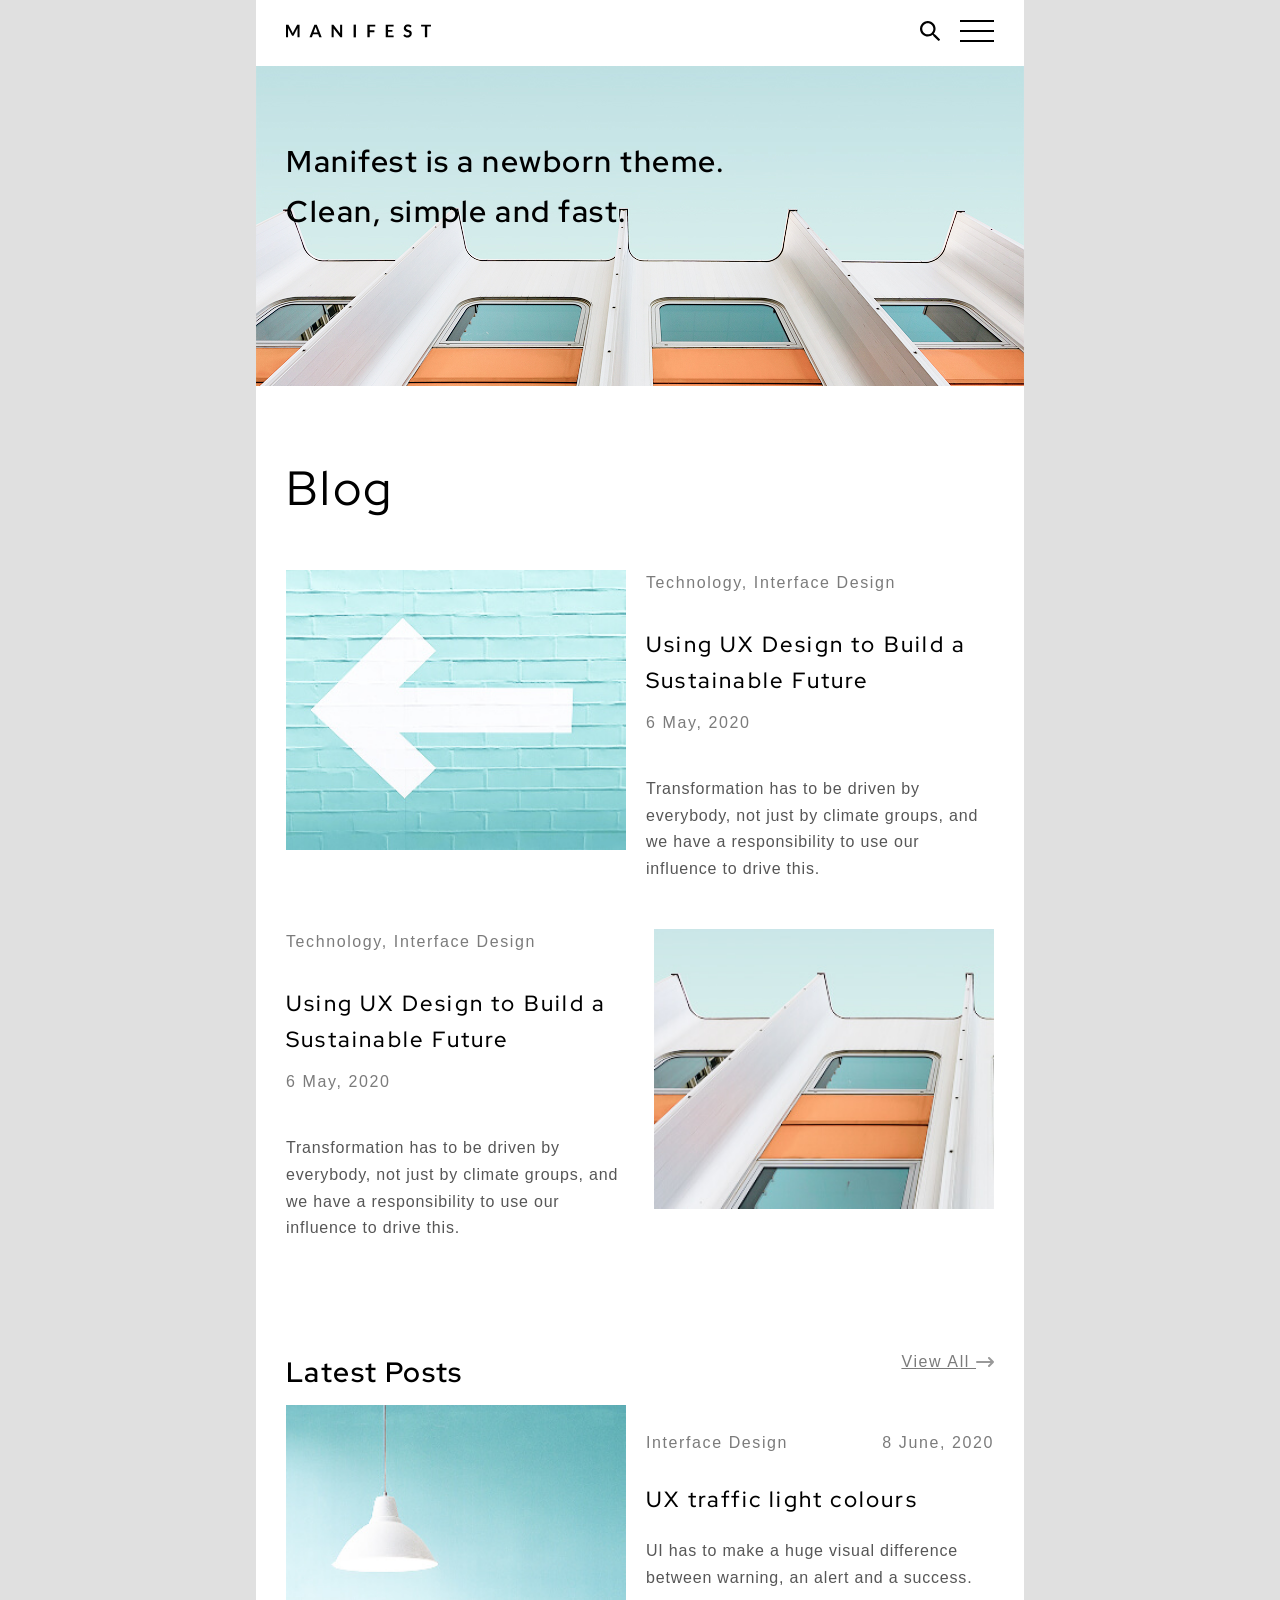
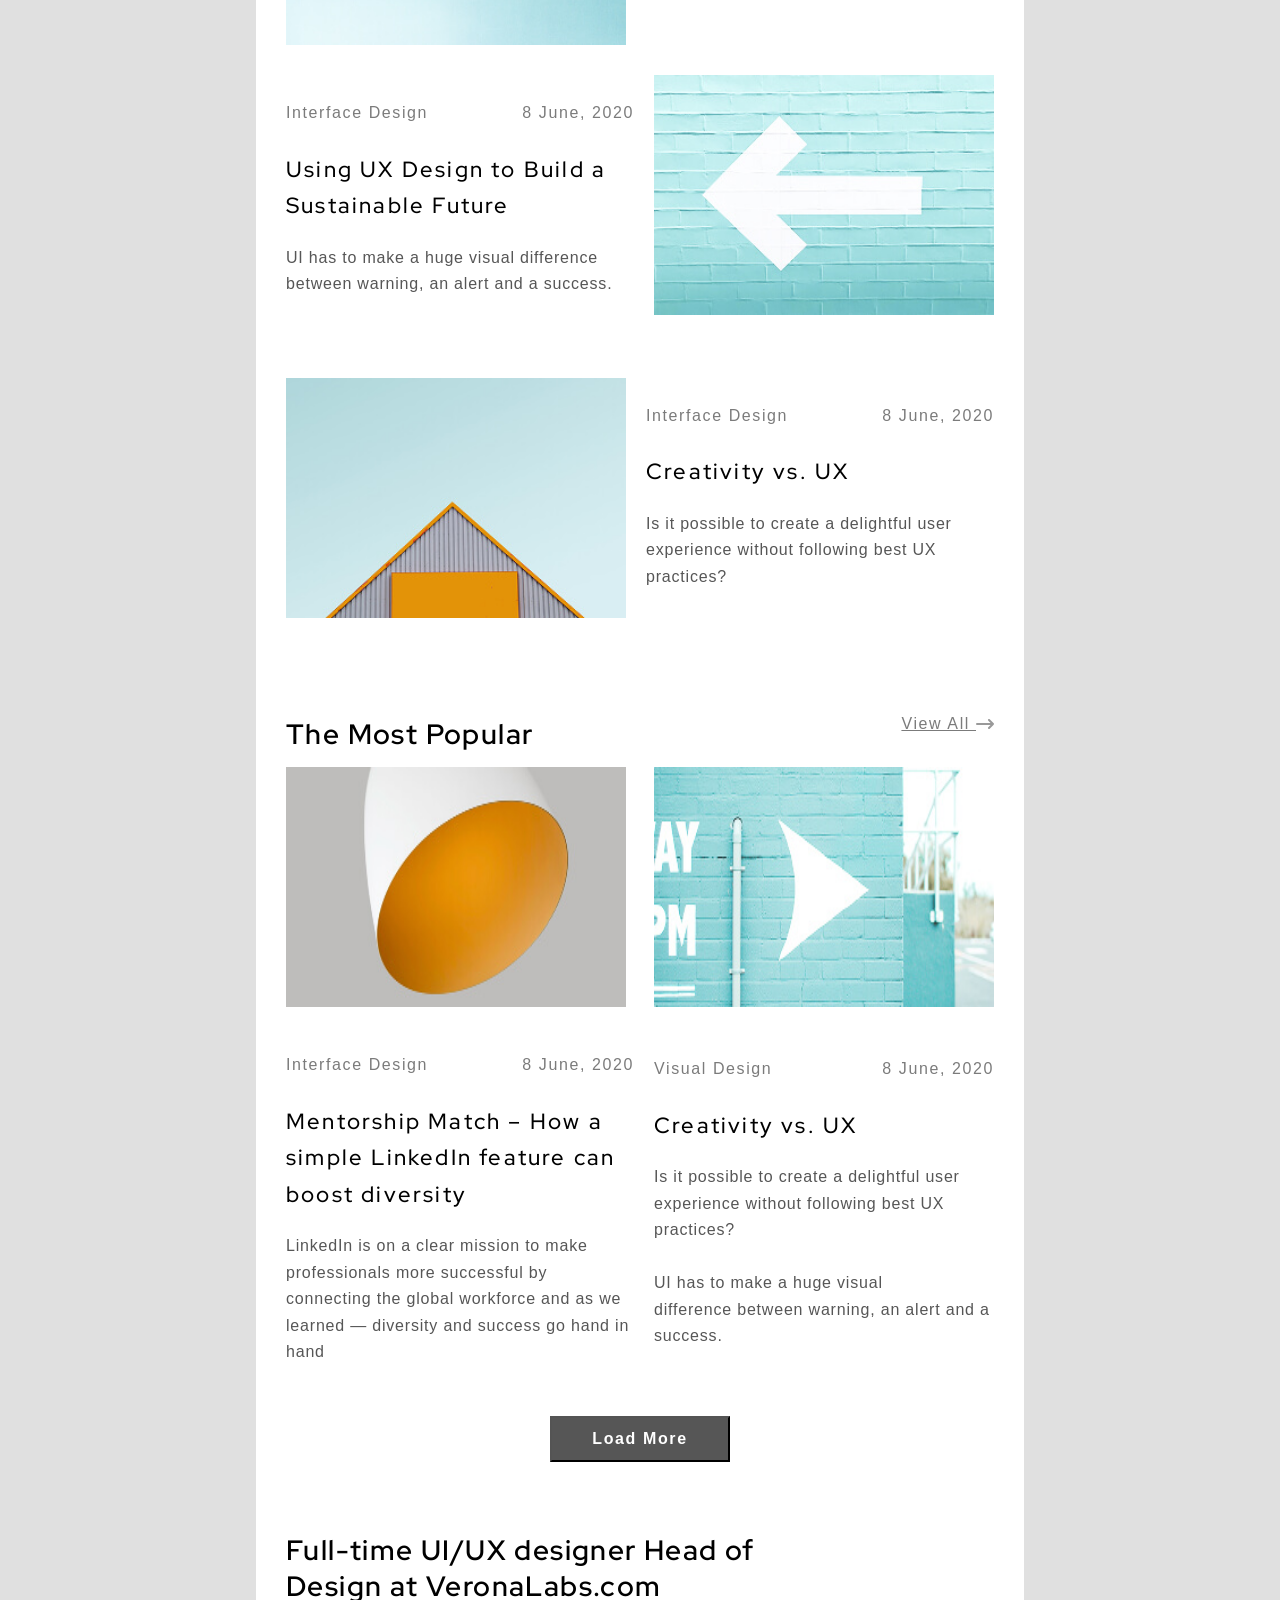
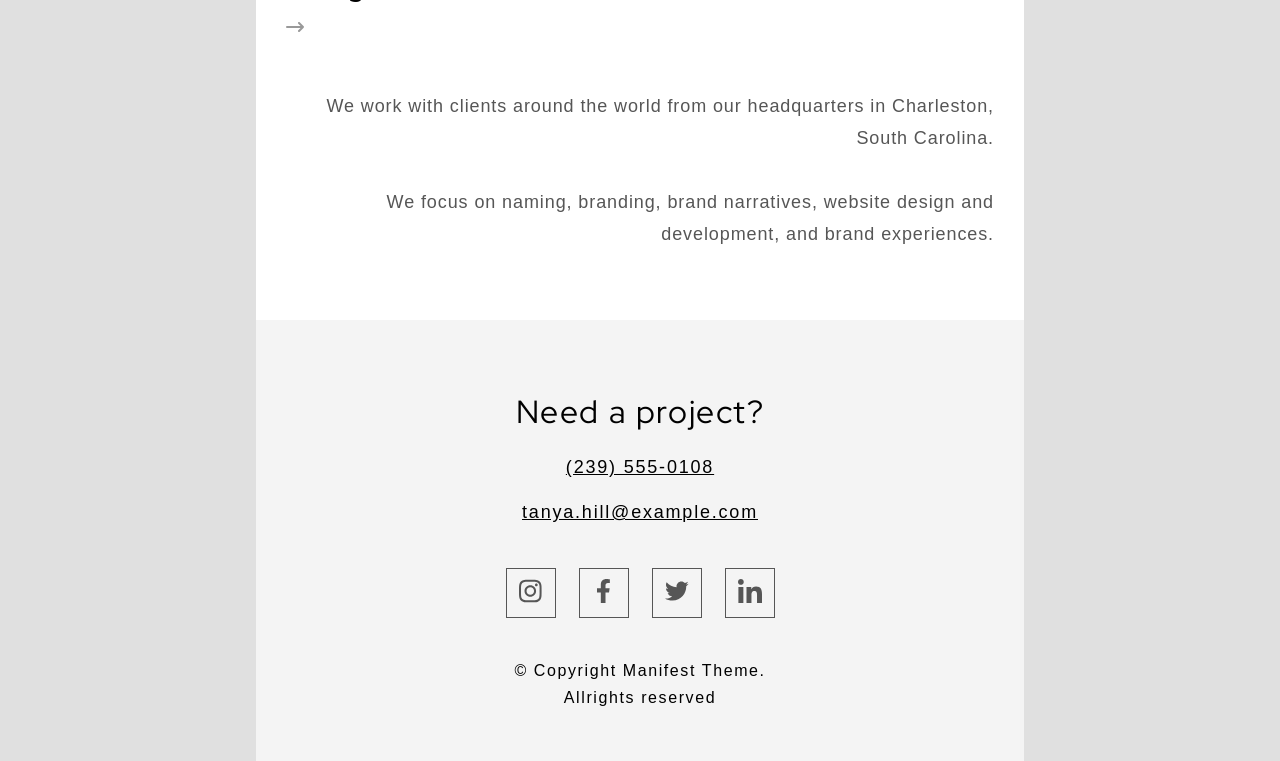
==== index.html @ b0e90e6f "Add index.html file with initial structure and content" ====
<!doctype html>
<html lang="en">
  <head>
    <meta charset="UTF-8" />
    <meta name="viewport" content="width=device-width, initial-scale=1.0" />
    <title>Manifest</title>
    <link rel="preconnect" href="https://fonts.googleapis.com">
<link rel="preconnect" href="https://fonts.gstatic.com" crossorigin>
<link href="https://fonts.googleapis.com/css2?family=Red+Hat+Display:ital,wght@0,300..900;1,300..900&display=swap" rel="stylesheet">
    <link rel="stylesheet" href="./style.css" />
  </head>
  <body>
    <header class="header">
      <a href="." class="logo"
        ><svg class="" width="145" height="14">
          <use href="./img/sprite.svg#icon-Logo"></use></svg
      ></a>
      <div class="icons">
        <div class="search-icon">
          <svg class="" width="20" height="20">
            <use href="./img/sprite.svg#icon-search"></use>
          </svg>
        </div>
        <div class="menu-icon">
          <svg class="" width="34" height="22">
            <use href="./img/sprite.svg#icon-hamburger1"></use>
          </svg>
        </div>
      </div>
    </header>
    <div class="container hero-section">
      <h1 class="hero-titel">
        Manifest is a newborn theme. Clean, simple and fast.
      </h1>
    </div>

    <div class="container blog-section">

      
      <article class="blog-post">
        <h2 class="page-title">Blog</h2>

<ul class="blog-list">
          <li class="blog-item first ">
         <div class="blog-item-first">
              <p class="post-categories">Technology, Interface Design</p>
      
              <h3 class="post-title">
                Using UX Design to Build a Sustainable Future
              </h3>
      
              <p class="post-date">6 May, 2020</p>
      
              <p class="post-excerpt">
                Transformation has to be driven by everybody, not just by climate
                groups, and we have a responsibility to use our influence to drive
                this.
              </p>
         </div>
    
            <div class="post-image">
              <img class="image" src="./img/320/image (1).jpg" alt="UX Design illustration" />
            </div>
          </li>
          <li class="blog-item">
           <div class="blog-item-first">
              <p class="post-categories">Technology, Interface Design</p>
      
              <h3 class="post-title">
                Using UX Design to Build a Sustainable Future
              </h3>
      
              <p class="post-date">6 May, 2020</p>
      
              <p class="post-excerpt">
                Transformation has to be driven by everybody, not just by climate
                groups, and we have a responsibility to use our influence to drive
                this.
              </p>
           </div>
    
            <div class="post-image">
              <img class="image" src="./img/320/image.jpg" alt="UX Design illustration" />
            </div>
          </li>
</ul>
      </article>
    </div>
 <div class="container posts-section">

  <section class=" latest-posts">
    
    <div class="section-header">
        <h2 class="section-title">Latest Posts</h2>
        <a href="." class="view-all">View All 
            <svg width="18" height="10" viewBox="0 0 18 10" fill="none" xmlns="http://www.w3.org/2000/svg">
                <path d="M13 1L17 5M17 5L13 9M17 5H1" stroke="#999" stroke-width="2" stroke-linecap="round" stroke-linejoin="round"/>
            </svg>
        </a>
    </div>

  
    <div class="posts-list">
        
        <article class="post-card">
            <img  src="./img/320/image-1 (1).jpg" alt="UX traffic light" class="post-image">
          <div>
              <div class="post-meta">
                  <span class="category">Interface Design</span>
                  <span class="date">8 June, 2020</span>
              </div>
              <h3 class="post-card-title">UX traffic light colours</h3>
              <p class="post-card-excerpt">UI has to make a huge visual difference between warning, an alert and a success.</p>
          </div>
        </article>

        
        <article class="post-card first">
            <img src="./img/320/image-2 (1).jpg" alt="Sustainable Future" class="post-image">
           <div>
              <div class="post-meta">
                  <span class="category">Interface Design</span>
                  <span class="date">8 June, 2020</span>
              </div>
              <h3 class="post-card-title">Using UX Design to Build a Sustainable Future</h3>
              <p class="post-card-excerpt">UI has to make a huge visual difference between warning, an alert and a success.</p>
           </div>
        </article>

        <article class="post-card">
            <img src="./img/320/image-1.jpg" alt="Creativity vs UX" class="post-image">
            <div>
              <div class="post-meta">
                  <span class="category">Interface Design</span>
                  <span class="date">8 June, 2020</span>
              </div>
              <h3 class="post-card-title">Creativity vs. UX</h3>
              <p class="post-card-excerpt">Is it possible to create a delightful user experience without following best UX practices?</p>
            </div>
        </article>

    </div>
</section>
 </div>

<div class="container">
   <section class=" popular-posts">
    
      <div class="section-header">
          <h2 class="section-title">The Most Popular</h2>
          <a href="." class="view-all">View All 
              <svg width="18" height="10" viewBox="0 0 18 10" fill="none" xmlns="http://www.w3.org/2000/svg">
                  <path d="M13 1L17 5M17 5L13 9M17 5H1" stroke="#999" stroke-width="2" stroke-linecap="round" stroke-linejoin="round"/>
              </svg>
          </a>
      </div>
  
      <div class="posts-list-pop">
         
          <article class="post-card second">
              <img src="./img/320/image-2.jpg" alt="Mentorship Match" class="post-image pop">
             <div>
                <div class="post-meta">
                    <span class="category">Interface Design</span>
                    <span class="date">8 June, 2020</span>
                </div>
                <h3 class="post-card-title">Mentorship Match – How a simple LinkedIn feature can boost diversity</h3>
                <p class="post-card-excerpt">LinkedIn is on a clear mission to make professionals more successful by connecting the global workforce and as we learned — diversity and success go hand in hand</p>
             </div>
          </article>
  
          
          <article class="post-card second">
              <div class="video-container">
                  <img src="./img/320/Image-3.jpg" alt="Creativity vs UX" class="post-image pop">
                  
                  
              </div>

            <div>
                <div class="post-meta">
                    <span class="category">Visual Design</span>
                    <span class="date">8 June, 2020</span>
                </div>
                <h3 class="post-card-title">Creativity vs. UX</h3>
                <p class="post-card-excerpt">Is it possible to create a delightful user experience without following best UX practices? <br>
                  <br> UI has to make a huge visual <br> difference between warning, an alert and a success.</p>
            </div>
          </article>
     
  </div>
     
      <button class="load-more-btn">Load More</button>
  </section>
</div>

<div class="container section-time">

 

<div >
          <h2 class="section-title">Full-time UI/UX designer
Head of Design at VeronaLabs.com</h2>
          <a href="." class="view-all"> 
              <svg width="18" height="10" viewBox="0 0 18 10" fill="none" xmlns="http://www.w3.org/2000/svg">
                  <path d="M13 1L17 5M17 5L13 9M17 5H1" stroke="#999" stroke-width="2" stroke-linecap="round" stroke-linejoin="round"/>
              </svg>
          </a>
          
      </div>
       <p class="post-card-time">We work with clients around the world from our headquarters in Charleston, South Carolina. <br>
        <br>
We focus on naming, branding, brand narratives, website design and development, and brand experiences.</p>
      

</div>

<footer class="footer container">
  <div class="footer-one">
      <div class="footer-one-title">
        <h2 class="footer-title">Need a project?</h2>
        
        <div class="footer-contacts">
            <a href="tel:2395550108" class="contact-link">(239) 555-0108</a>
            <a href="mailto:tanya.hill@example.com" class="contact-link">tanya.hill@example.com</a>
        </div>
      </div>
  
     
      <div class="social-icons">
          <div class="box">
            <a href="." class="social-box">  <svg class="" width="24" height="24">
                          <use href="./img/sprite.svg#icon-i"></use>
                        </svg></a>
          </div>
          <div class="box">
            <a href="." class="social-box"><svg class="" width="24" height="24">
                          <use href="./img/sprite.svg#icon-f"></use>
                        </svg></a>
          </div>
        <div class="box">
            <a href="." class="social-box active"><svg class="" width="30" height="24">
                          <use href="./img/sprite.svg#icon-t"></use>
                        </svg></a>
        </div>
          <div class="box">
            <a href="." class="social-box"> <svg class="" width="24" height="24">
                          <use href="./img/sprite.svg#icon-l"></use>
                        </svg></a>
          </div>
      </div>
  </div>

    <p class="copyright">
        © Copyright Manifest Theme.<br>
        Allrights reserved
    </p>
</footer>



   
  </body>
</html>
---- style.css ----
* {
    margin: 0;
    padding: 0;
    box-sizing: border-box;
}
 
*,
*::before,
*::after {
  box-sizing: border-box;
  list-style: none;
}

 body {  
  padding: 0;  
  margin: 0;
 background-color: #e0e0e0;
}
 .header{
   display: flex;
  width: 100%;       
    max-width: 320px;
  width: 100%;
  margin: 0 auto;
  position: relative;
  justify-content: space-between;
  background: #fff;
  align-items: center;
   padding: 20px;
 }
 .container{
  display: flex;
  width: 100%;      
    max-width: 320px;
  width: 100%;
  margin: 0 auto;
  padding: 70px 10px 0 10px;
    background: #fff;
 }

 .icons{
  display: flex;
  gap: 20px;
   align-items: center;

 }
.hero-section{
height: 500px;
  background-image: url(./img/320/bg-image.jpg);
   background-size: cover; 
background-position: center;
background-repeat: no-repeat; 

  
 
   

}
 .hero-titel{
  font-family: "Red Hat Display", 
  sans-serif;
font-weight: 600;
font-size: 30px;


line-height: 1.66667;
letter-spacing: 0.05em;
color: #000;

 }
 .page-title{
  font-family: "Red Hat Display", sans-serif;
font-weight: 400;
font-size: 48px;


line-height: 1.33333;
letter-spacing: 0.05em;
color: #000;
padding-bottom: 50px;
text-align: center;
 }

 .post-categories{
  font-family: "Lato", sans-serif;
font-weight: 400;
font-size: 16px;

 
line-height: 1.66;
letter-spacing: 0.1em;
color: #7b7b7b;
padding-bottom: 30px;
 }
 .post-title{
  font-family: "Red Hat Display", sans-serif;
font-weight: 500;
font-size: 22px;


line-height: 1.66;
letter-spacing: 0.1em;
color: #000;
padding-bottom: 10px;
 }

 .post-date{
  font-family: "Lato", sans-serif;
font-weight: 400;
font-size: 16px;


line-height: 1.66;
letter-spacing: 0.1em;
color: #7b7b7b;
padding-bottom: 40px;
 }

 .post-excerpt{
  font-family: "Lato", sans-serif;
font-weight: 400;
font-size: 16px;


line-height: 1.66;
letter-spacing: 0.05em;
color: #565656;
padding-bottom: 37px;
 }

 
 .blog-list{
  display: flex;
  flex-direction: column;
  gap: 50px;
 }
 .section-title{
  font-family: "Red Hat Display", sans-serif;
font-weight: 600;
font-size: 28px;


line-height: 1.28571;
letter-spacing: 0.05em;
text-align: center;
color: #000;
text-align: start;
padding-bottom: 10px;
 }

 .view-all{
  display: block;
font-family: "Lato", sans-serif;
font-weight: 400;
font-size: 16px;

 
line-height: 1.66;
letter-spacing: 0.1em;
color: #7b7b7b;
padding-bottom: 30px;

 }

 .post-meta{
  display: flex;
  justify-content: space-between;
  padding: 25px 0;
  font-family: "Lato", sans-serif;
font-weight: 400;
font-size: 16px;


line-height: 1.66;
letter-spacing: 0.1em;
color: #7b7b7b;
 }
 .post-card-title{
font-family: "Red Hat Display", sans-serif;
font-weight: 500;
font-size: 22px;


line-height: 1.66;
letter-spacing: 0.1em;
color: #000;
padding-bottom: 20px;
 }

 .post-card-excerpt{
  font-family: "Lato", sans-serif;
font-weight: 400;
font-size: 16px;


line-height: 1.66;
letter-spacing: 0.05em;
color: #565656;
padding-bottom: 50px;
 }

 .load-more-btn{
  display: flex;
  margin: 0 auto;

  font-family: "Lato", sans-serif;
font-weight: 700;
font-size: 16px;


line-height: 1.66;
letter-spacing: 0.1em;
color: #fff;

width: 180px;
height: 46px;

background: #565656;

align-items: center;
justify-content: center;
 }

 .section-time{
  display: flex;
  flex-direction: column;
 gap: 20px;
 }
 .post-card-time{
  font-family: "Lato", sans-serif;
font-weight: 400;
font-size: 18px;


line-height: 1.77778;
letter-spacing: 0.05em;
color: #565656;
padding-bottom: 70px;
 }
 .footer{
 position: relative;
  flex-direction: column;
  background: #f4f4f4;
 }

 .footer-title{

  font-family: "Red Hat Display", sans-serif;
font-weight: 400;
font-size: 32px;
letter-spacing: 0.05em;
color: #000;
text-align: center;
padding-bottom: 20px;

 }
 .footer-contacts{
  display: flex;
  flex-direction: column;
  gap: 15px;
 
  text-align: center;
font-family: "Lato", sans-serif;
font-weight: 400;
font-size: 18px;


line-height: 1.66;
letter-spacing: 0.1em;

color: #000;
padding-bottom: 40px;
 }

 .contact-link{
 color: #000;
 }

 .copyright{
  font-family: "Lato", sans-serif;
font-weight: 400;
font-size: 16px;

 
line-height: 1.66;
letter-spacing: 0.1em;
text-align: center;
color: #000;
padding-bottom: 50px;
 }
 .social-icons{
  display: flex;
  gap: 23px;
  margin: 0 auto;
  padding-bottom: 40px;
 }
.social-icons{
  display: flex;
 justify-content: center;
}
 .box{
  display: flex;
width: 50px;
height: 50px;

border: 1px solid #565656;
justify-content: center;
align-items: center;

fill: #565656;

   
 }

 .box:hover{
  background-color: #565656;
  fill: #fff;
 }


 @media screen and (min-width: 768px) {

.header{
 max-width: 768px;
    padding: 20px 30px;
 }
 .container{
  
  max-width:768px;
   padding: 70px 30px 0 30px;
 
 }

  .hero-titel{
width: 500px;

 }


.hero-section{
height: 320px;
  background-image: url(./img/320/bg-image\ \(1\).jpg);


}

 .page-title{

text-align: start;
 }
 .blog-item{
  display: flex;
  gap: 20px;
 }
 .first{
flex-direction: row-reverse;
 }
 .image{
  width: 340px;
  height: 280px;
  
 }
  .blog-list{
  display: flex;
  flex-direction: column;
  gap: 10px;
 }
.section-header{
  display: flex;
  flex-direction: row;
  justify-content: space-between;
 align-items: center;

}
.post-card{
  display: flex;
  gap: 20px;
}
.posts-list{
  display: flex;
  flex-direction: column;
  gap: 30px;
}

.post-image{
  width: 340px;
  height: 240px;
}
.posts-list-pop{
  display: flex;
  gap: 20px;
}
.second{
  display: flex;
  flex-direction: column;
}

.section-title{
  width: 500px;
}
.post-card-time{

  
   text-align: end;
}

}

 @media screen and (min-width: 1440px) {

.header{
max-width: 1440px;
width: 100%;
min-width: auto;
 margin: 0 auto;
    padding: 40px 130px;
 }
 .container{
 max-width: 1440px;
width: 100%;
min-width: auto;
 margin: 0 auto;
   padding: 70px 130px 0 130px;
 
 }

  .hero-titel{
width: 500px;

 }

 .hero-section{
height: 600px;
  background-image: url(./img/320/bg-image\ \(2\).jpg);


}
.blog-list{
  display: flex;
  flex-direction: column;
  gap: 50px;
}

.blog-item{
    display: flex;
        flex-direction: row;    
        align-items: center;
    justify-content: space-between;
        gap: 30px;
        width: 100%;
}

.blog-item.first {
        flex-direction: row-reverse; 
    }

   .blog-item-first {
      
        width: calc(50% - 15px); 
        height: auto;
        text-align: left;
        display: flex;
        flex-direction: column;
        justify-content: center;
    }

  .post-image {
        width: calc(50% - 15px); 
        height: 470px;
    }
   .image {
        width: 100%; 
        height: 100% ;
        object-fit: cover; 
    }


.posts-list{
  display: flex;
  flex-direction: row;
  gap: 30px;

}

.post-card{
  display: flex;
  flex-direction: column;
  gap: 20px;
  width: calc((100% - 60px) / 3);
}

.post-image{
  width: 370px;
  height: 260px;
}

.second{
   width: calc((100% - 30px) / 2);
}

.pop{
  width: 570px;
  height: 260px;
}

.section-time{
  flex-direction: row;
  gap: 230px;
}

.footer-one{
  display: flex;
  align-items: center;
  justify-content: space-between;
}
.footer-one-title{
  display: flex;
  flex-direction: column;
 
}
.footer-contacts{
  align-items: start;
}
.social-icons{
  margin: 0;
  
}

}
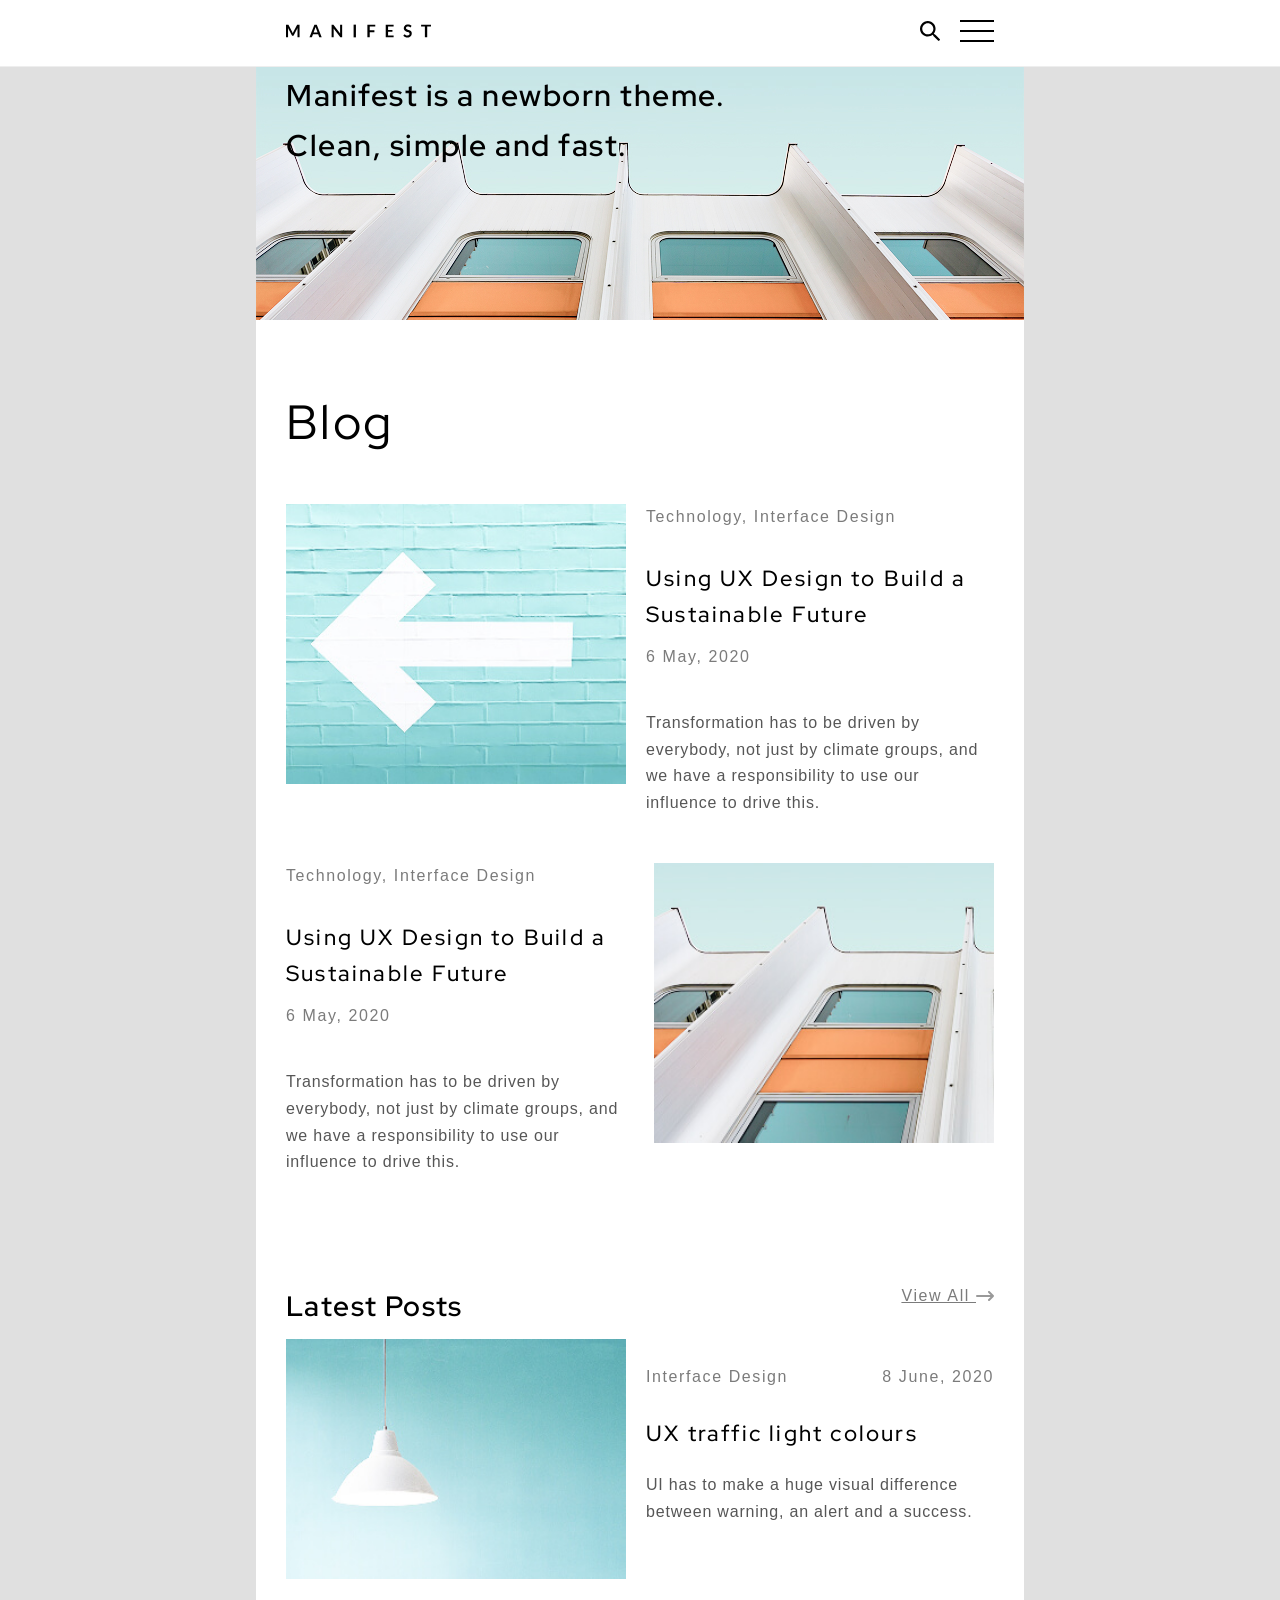
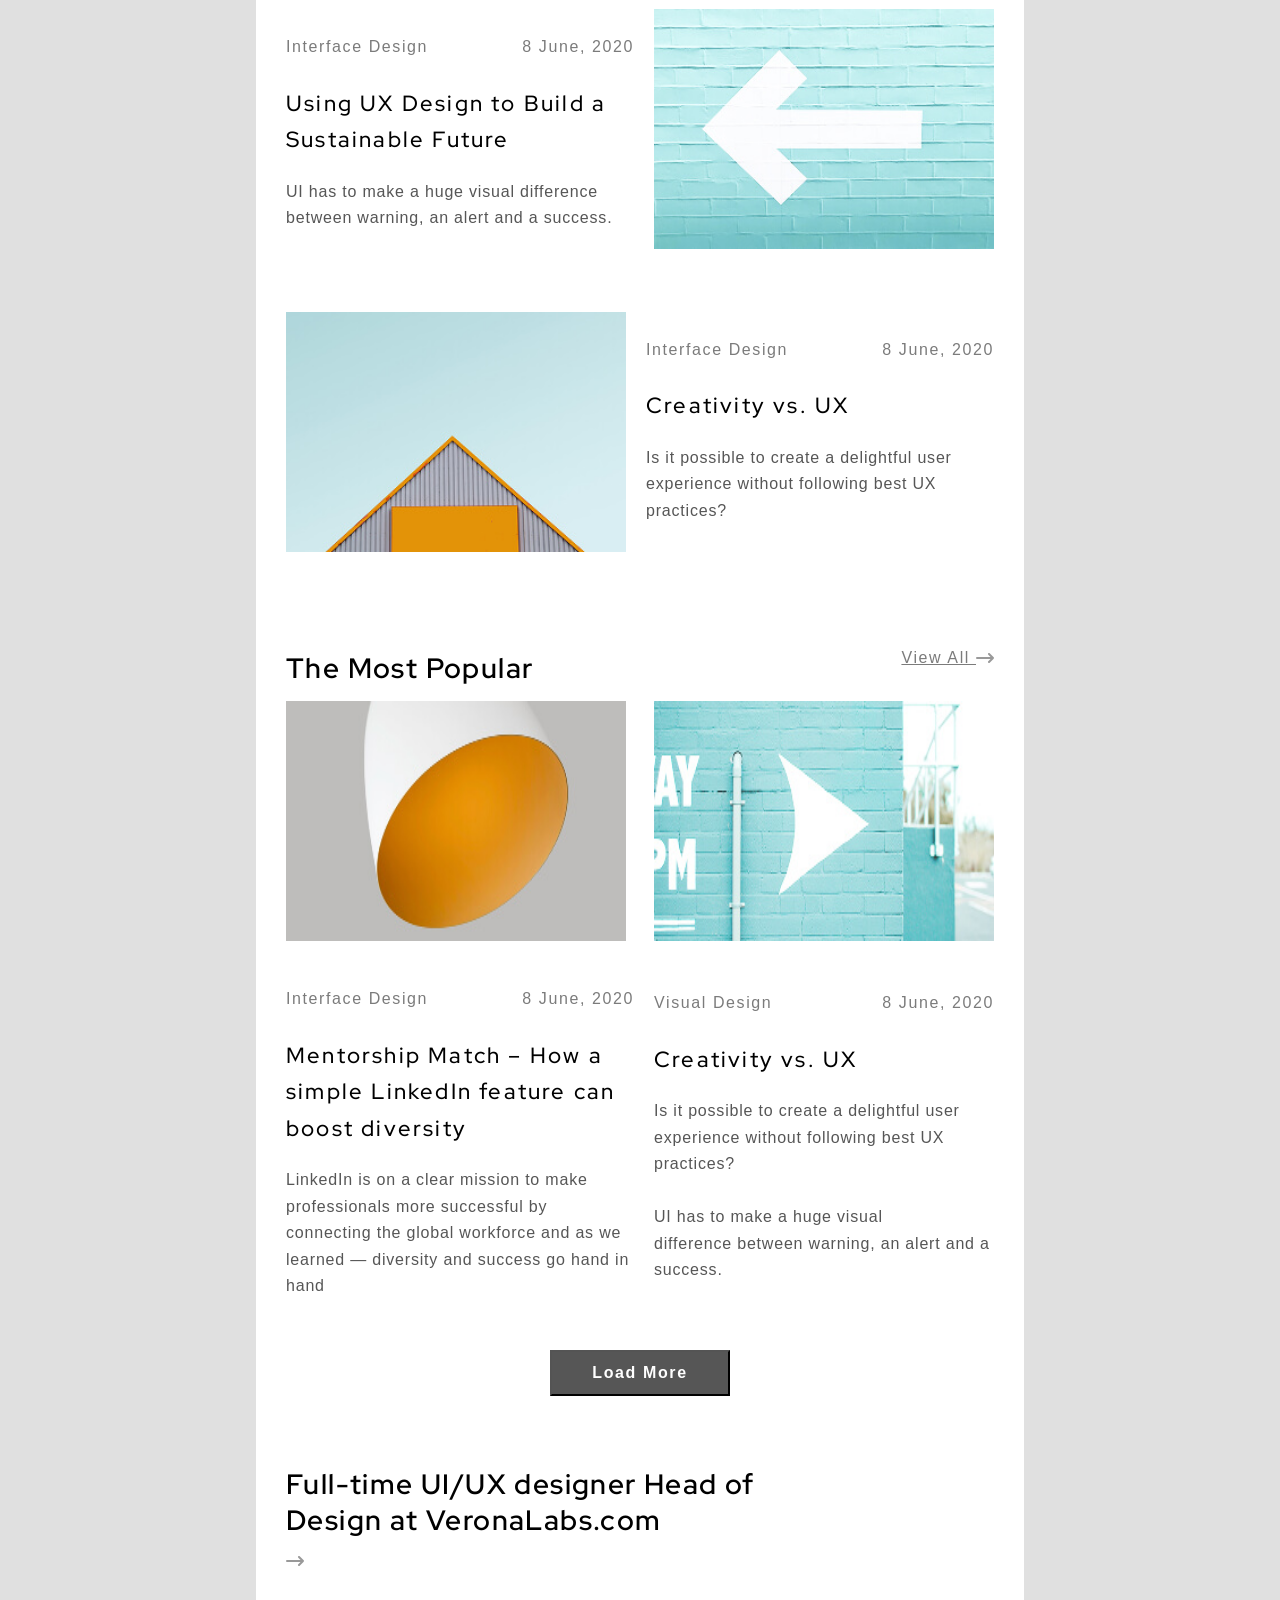
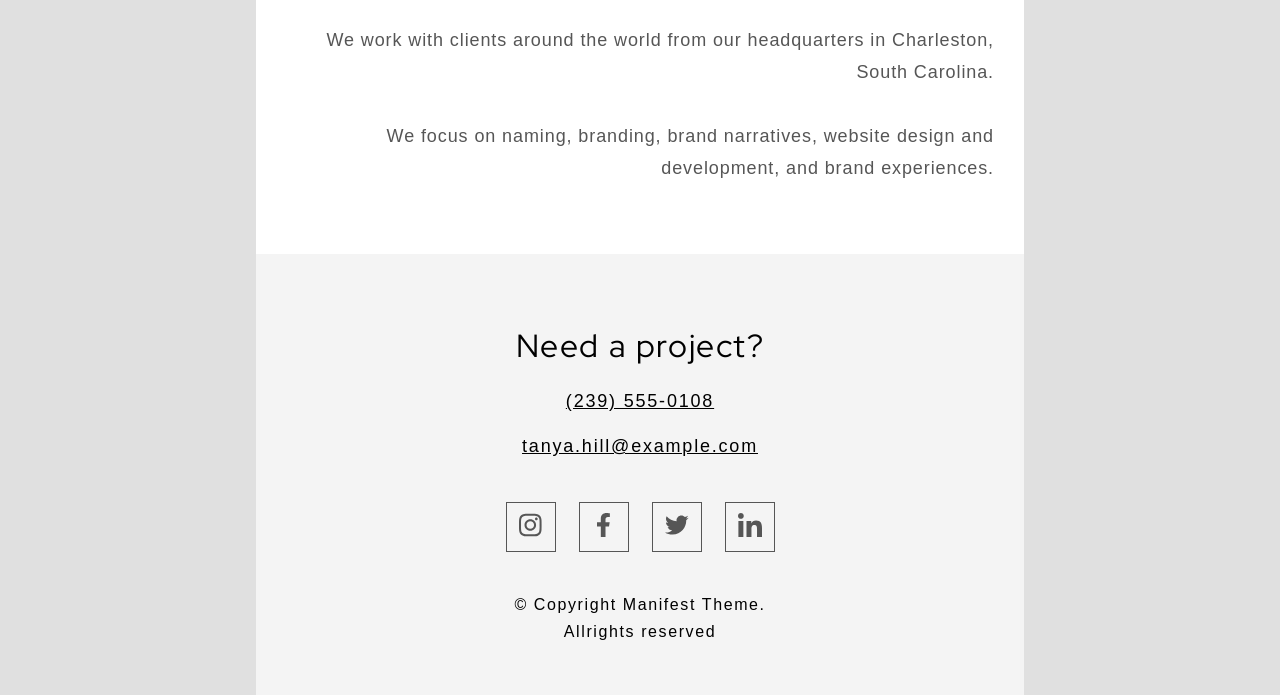
==== commit 2d646875: "Refactor header structure and styles for improved navigation and layout" ====
--- a/index.html
+++ b/index.html
@@ -11,30 +11,48 @@
   </head>
   <body>
     <header class="header">
-      <a href="." class="logo"
-        ><svg class="" width="145" height="14">
-          <use href="./img/sprite.svg#icon-Logo"></use></svg
-      ></a>
-      <div class="icons">
-        <div class="search-icon">
-          <svg class="" width="20" height="20">
-            <use href="./img/sprite.svg#icon-search"></use>
-          </svg>
+     <div class="header-container">
+        <a href="." class="logo"
+          ><svg class="" width="145" height="14">
+            <use href="./img/sprite.svg#icon-Logo"></use></svg
+        ></a>
+  
+   <nav class="main-nav">
+        <ul class="nav-list">
+          <li><a href="#Home">Home</a></li>
+          <li><a href="#About">About</a></li>
+          <li><a href="#Works">Works</a></li>
+          <li><a href="#Blog">Blog</a></li>
+          <li><a href="#Contact">Contact</a></li>
+  
+  
+        </ul>
+      </nav>
+  
+        <div class="icons">
+          <div class="search-icon">
+            <svg class="" width="20" height="20">
+              <use href="./img/sprite.svg#icon-search"></use>
+            </svg>
+          </div>
+          <div class="menu-icon">
+            <svg class="" width="34" height="22">
+              <use href="./img/sprite.svg#icon-hamburger1"></use>
+            </svg>
+          </div>
         </div>
-        <div class="menu-icon">
-          <svg class="" width="34" height="22">
-            <use href="./img/sprite.svg#icon-hamburger1"></use>
-          </svg>
-        </div>
-      </div>
+     </div>
+
     </header>
-    <div class="container hero-section">
+
+
+    <div class="container hero-section" id="Home">
       <h1 class="hero-titel">
         Manifest is a newborn theme. Clean, simple and fast.
       </h1>
     </div>
 
-    <div class="container blog-section">
+    <div class="container blog-section" id="Blog">
 
       
       <article class="blog-post">
@@ -88,7 +106,7 @@
     </div>
  <div class="container posts-section">
 
-  <section class=" latest-posts">
+  <section class=" latest-posts" id="Works">
     
     <div class="section-header">
         <h2 class="section-title">Latest Posts</h2>
@@ -144,7 +162,7 @@
  </div>
 
 <div class="container">
-   <section class=" popular-posts">
+   <section class=" popular-posts"  id="About">
     
       <div class="section-header">
           <h2 class="section-title">The Most Popular</h2>
@@ -194,7 +212,7 @@
   </section>
 </div>
 
-<div class="container section-time">
+<div class="container section-time" >
 
  
 
@@ -215,7 +233,7 @@
 
 </div>
 
-<footer class="footer container">
+<footer class="footer container" id="Contact">
   <div class="footer-one">
       <div class="footer-one-title">
         <h2 class="footer-title">Need a project?</h2>
--- a/style.css
+++ b/style.css
@@ -17,18 +17,30 @@
   margin: 0;
  background-color: #e0e0e0;
 }
- .header{
-   display: flex;
-  width: 100%;       
-    max-width: 320px;
+
+
+ .header {
   width: 100%;
+  background: #fff;
+  border-bottom: 1px solid #eee; 
+  position: fixed; 
+  top: 0;
+  z-index: 1000;
+}
+
+.header-container {
+  display: flex;
+  justify-content: space-between;
+  align-items: center;
+  max-width: 320px; 
   margin: 0 auto;
-  position: relative;
-  justify-content: space-between;
-  background: #fff;
-  align-items: center;
-   padding: 20px;
- }
+  padding: 15px 20px;
+}
+
+.main-nav {
+  display: none;
+}
+
  .container{
   display: flex;
   width: 100%;      
@@ -51,11 +63,8 @@
    background-size: cover; 
 background-position: center;
 background-repeat: no-repeat; 
-
-  
- 
-   
-
+  padding-top: 60px;
+  
 }
  .hero-titel{
   font-family: "Red Hat Display", 
@@ -321,10 +330,11 @@
 
  @media screen and (min-width: 768px) {
 
-.header{
- max-width: 768px;
+  .header-container {
+    max-width: 768px;
     padding: 20px 30px;
- }
+  }
+ 
  .container{
   
   max-width:768px;
@@ -409,13 +419,10 @@
 
  @media screen and (min-width: 1440px) {
 
-.header{
-max-width: 1440px;
-width: 100%;
-min-width: auto;
- margin: 0 auto;
+  .header-container {
+    max-width: 1440px;
     padding: 40px 130px;
- }
+  }
  .container{
  max-width: 1440px;
 width: 100%;
@@ -425,6 +432,25 @@
  
  }
 
+   .main-nav {
+    display: block;
+  }
+  
+  .nav-list {
+    display: flex;
+    gap: 25px;
+  }
+  
+  .nav-list a {
+    text-decoration: none;
+    color: #000;
+    font-family: "Lato", sans-serif;
+    font-weight: 500;
+  }
+   .menu-icon {
+    display: none; 
+  }
+
   .hero-titel{
 width: 500px;
 
@@ -433,7 +459,7 @@
  .hero-section{
 height: 600px;
   background-image: url(./img/320/bg-image\ \(2\).jpg);
-
+padding-top: 120px;
 
 }
 .blog-list{
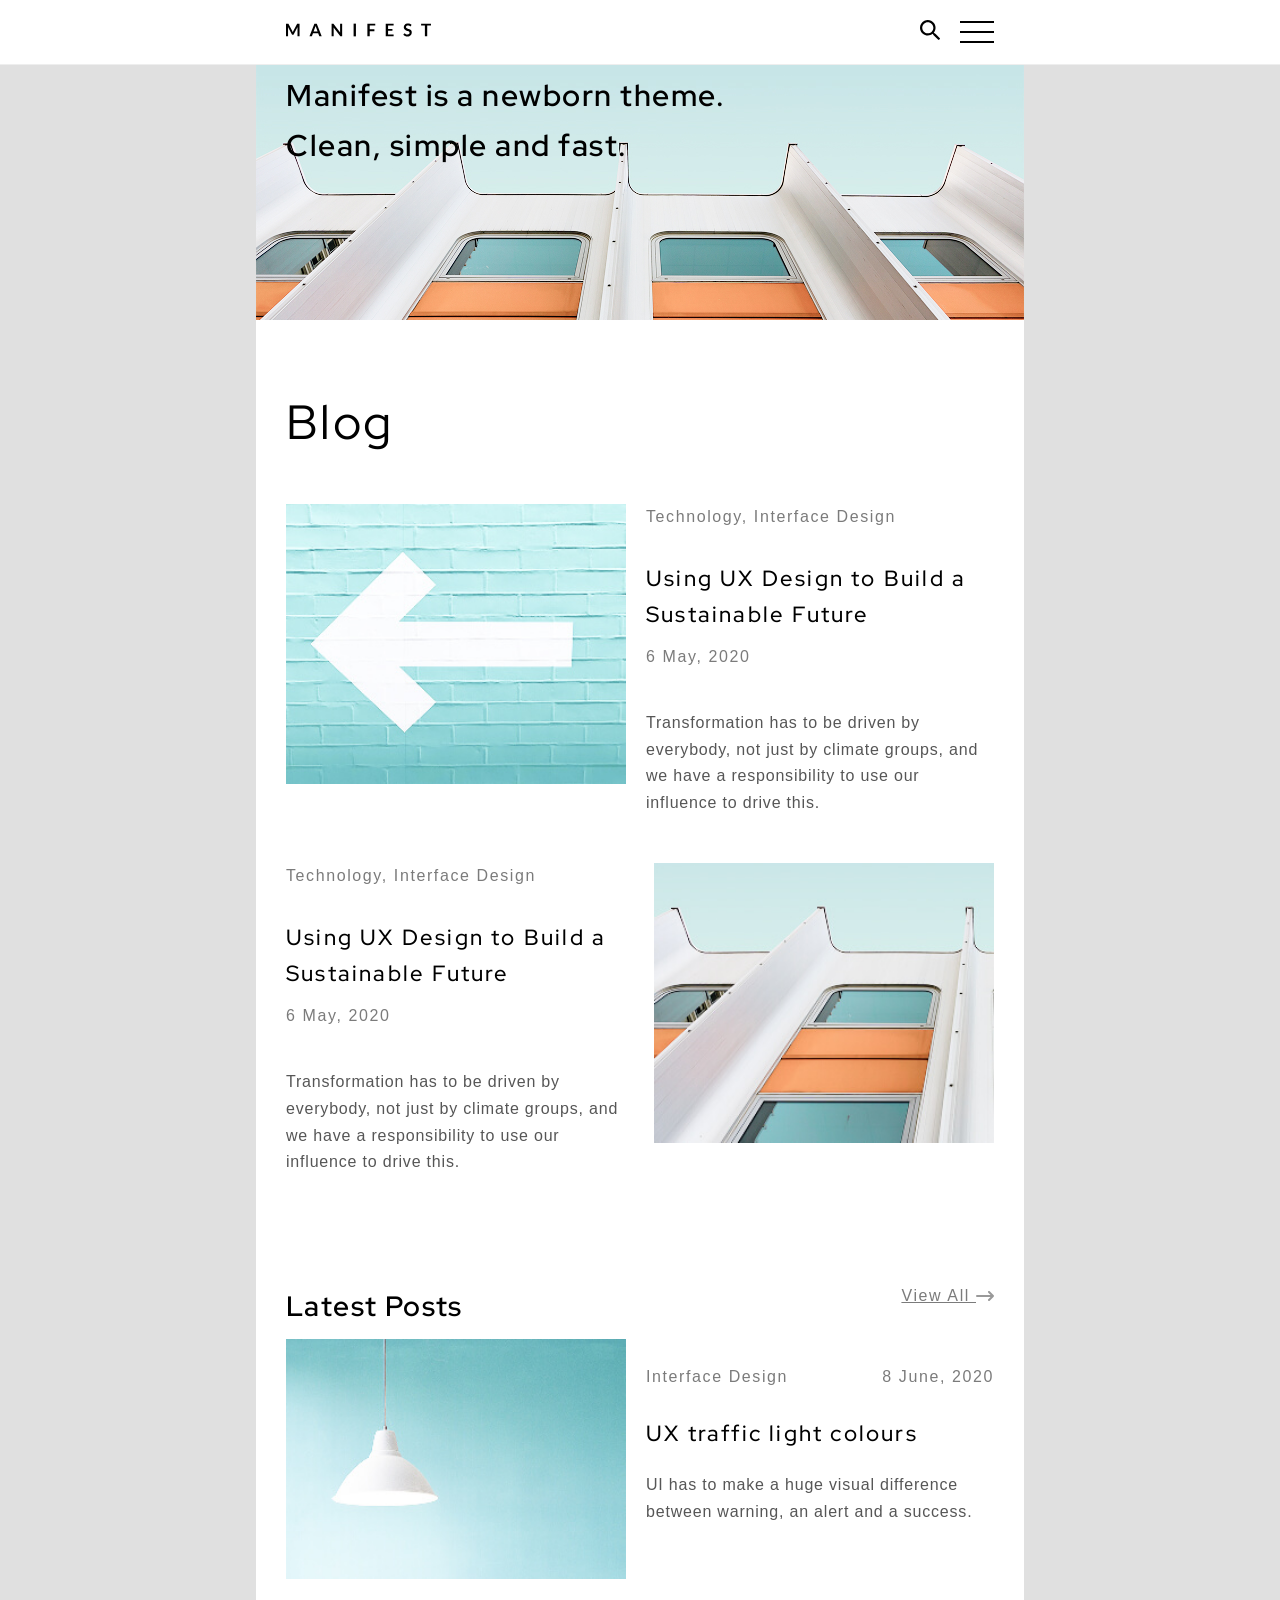
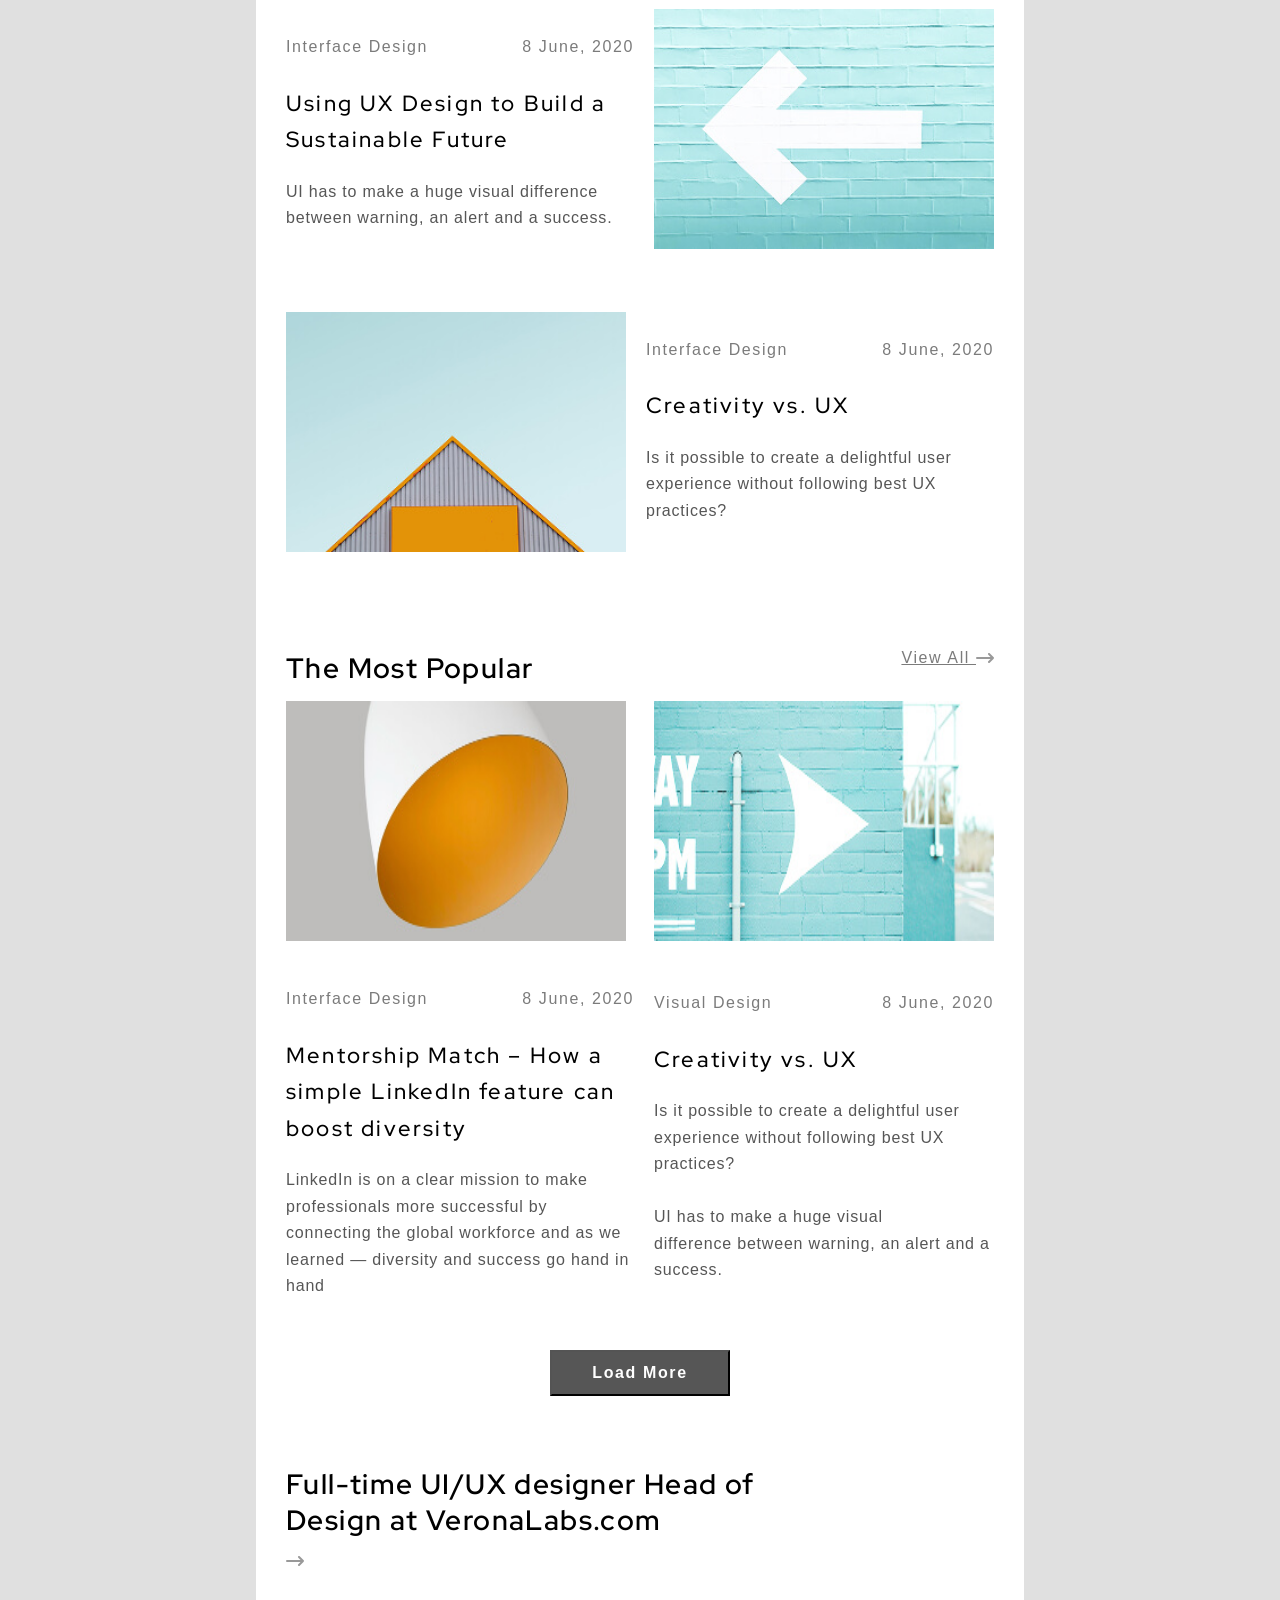
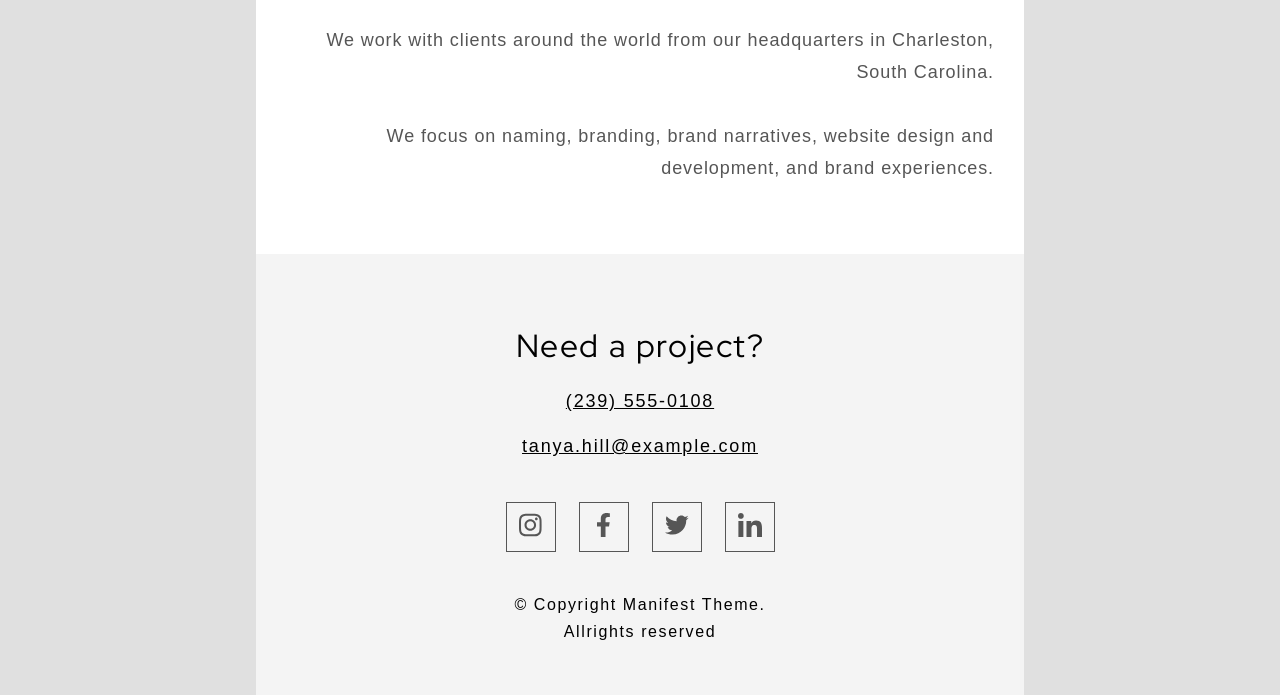
==== commit 95bab0f5: "Implement modal navigation menu with toggle functionality and update styles" ====
--- a/index.html
+++ b/index.html
@@ -35,11 +35,11 @@
               <use href="./img/sprite.svg#icon-search"></use>
             </svg>
           </div>
-          <div class="menu-icon">
-            <svg class="" width="34" height="22">
-              <use href="./img/sprite.svg#icon-hamburger1"></use>
-            </svg>
-          </div>
+          <button type="button" class="menu-icon">
+  <svg width="34" height="22">
+    <use href="./img/sprite.svg#icon-hamburger1"></use>
+  </svg>
+</button>
         </div>
      </div>
 
@@ -276,7 +276,22 @@
 </footer>
 
 
-
-   
+<div class="backdrop">
+<div class="modal">
+  <nav class="modal-nav">
+        <ul class="modal-list">
+          <li><a href="#Home">Home</a></li>
+          <li><a href="#About">About</a></li>
+          <li><a href="#Works">Works</a></li>
+          <li><a href="#Blog">Blog</a></li>
+          <li><a href="#Contact">Contact</a></li>
+  
+  
+        </ul>
+      </nav>
+</div>
+
+</div>
+   <script src="./script.js"></script>
   </body>
 </html>
--- a/style.css
+++ b/style.css
@@ -1,4 +1,6 @@
- 
+ html {
+  scroll-behavior: smooth;
+}
 * {
     margin: 0;
     padding: 0;
@@ -39,6 +41,24 @@
 
 .main-nav {
   display: none;
+}
+.menu-icon {
+  background: transparent; 
+  border: none;           
+  padding: 0;             
+  line-height: 0;         
+  cursor: pointer;       
+  display: flex;          
+  align-items: center;
+  justify-content: center;
+  outline: none;         
+}
+
+
+.menu-icon:hover,
+.menu-icon:focus {
+  background-color: #dbd8d8;
+
 }
 
  .container{
@@ -449,6 +469,7 @@
   }
    .menu-icon {
     display: none; 
+
   }
 
   .hero-titel{
@@ -552,5 +573,66 @@
   margin: 0;
   
 }
-
+.modal-nav{
+  display: none;
+}
+
+}
+
+.backdrop{
+  position: fixed;
+  top: 0;
+  left: 0;
+
+  width: 100%;
+  height: 100%;
+  background-color: rgba(46, 47, 66, 0.4);
+
+opacity: 0;
+visibility: hidden;
+pointer-events: none;
+
+transition: opacity 250ms cubic-bezier(0.4, 0, 0.2, 1), visibility 250ms cubic-bezier(0.4, 0, 0.2, 1);
+}
+
+.backdrop.is-open{
+  opacity: 1;
+visibility: visible;
+pointer-events: auto;
+}
+
+
+.modal{
+  position: absolute;
+  top: 50%;
+  left: 50%;
+  width: 320px;
+  height: auto;
+  background-color: #fff;
+  border-radius: 8px;
+
+  transform: translate(-50%, -50%);
+
+  transition: transform 250ms cubic-bezier(0.4, 0, 0.2, 1);
+}
+
+.backdrop:not(.is-open) .modal{
+  transform: translate(-50%, -50%) scale(1.5);
+}
+
+.modal-list{
+  display: flex;
+  flex-direction: column;
+  gap: 25px;
+  padding: 50px;
+  justify-content: center;
+  align-items: center;
+   
+}
+
+.modal-list a{
+     list-style: none;
+   text-decoration: none;
+    color: #000;
+    
 }
